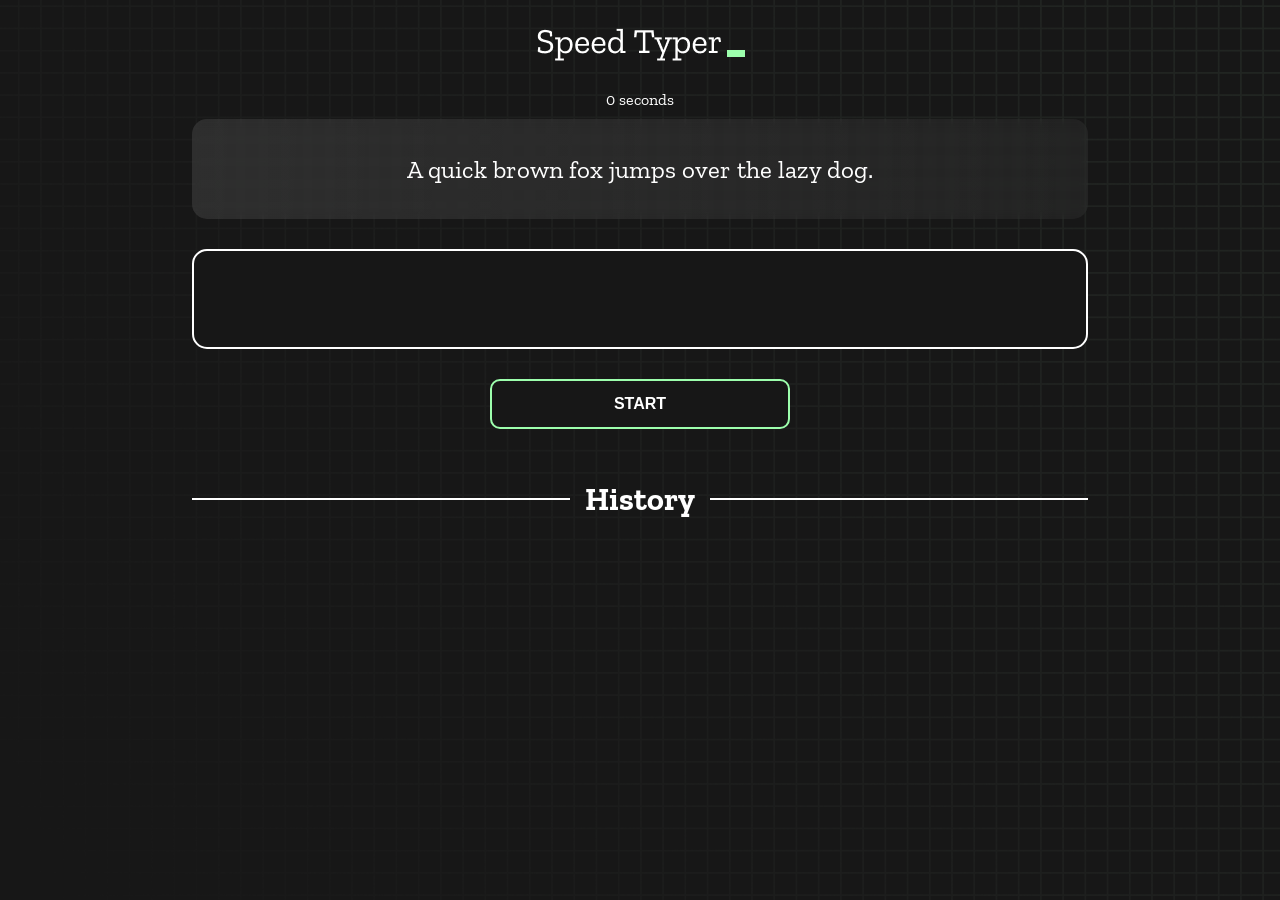
==== index.html @ d39dbcb5 "Initial commit" ====
<!DOCTYPE html>
<html lang="en">
  <head>
    <meta charset="UTF-8" />
    <meta http-equiv="X-UA-Compatible" content="IE=edge" />
    <meta name="viewport" content="width=device-width, initial-scale=1.0" />
    <title>Speed Monster</title>
    <link rel="stylesheet" href="styles.css" />
    <link rel="preconnect" href="https://fonts.googleapis.com" />
    <link rel="preconnect" href="https://fonts.gstatic.com" crossorigin />
    <link
      href="https://fonts.googleapis.com/css2?family=Zilla+Slab:wght@300;400;500&display=swap"
      rel="stylesheet"
    />
  </head>
  <body>
    <h1 class="title"><img src="./logo.png" /></h1>
    <div id="show-time">0 seconds</div>

    <div class="box-container">
      <div id="question"></div>

      <div id="display" class="inactive"></div>

      <div class="buttons">
        <button id="starts">START</button>
      </div>

      <div class="divider-container">
        <div class="line"></div>
        <h1 class="title2">History</h1>
        <div class="line"></div>
      </div>
      <div id="histories"></div>
    </div>

    <div id="countdown"></div>
    <div id="modal-background" class="hidden"></div>
    <div id="result" class="hidden"></div>

    <script src="./history.js"></script>
    <script src="./script.js"></script>
  </body>
</html>
---- styles.css ----
* {
  padding: 0;
  margin: 0;
  box-sizing: border-box;
}

body {
  background-image: url("./bg.png");
  background-size: cover;
  background-position: left top;
  font-family: "Zilla Slab", serif;
}

.box-container {
  width: 70%;
  margin: 0 auto;
}

#question {
  height: 100px;
  display: flex;
  align-items: center;
  justify-content: center;
  color: white;
  font-size: 25px;
  border-radius: 15px;
  background: rgb(255, 255, 255);
  background: linear-gradient(
    92.49deg,
    rgba(255, 255, 255, 0.1) 0.18%,
    rgba(255, 255, 255, 0.05) 99.85%
  );
  backdrop-filter: blur(5px);
  margin-bottom: 30px;
}

#display {
  height: 100px;
  display: flex;
  flex-wrap: wrap;
  align-items: center;
  padding-left: 5rem;
  color: white;
  font-size: 32px;
  background-color: #171717;
  border: 2px solid #9dffad;
  border-radius: 15px;
}

#countdown {
  position: fixed;
  height: 100vh;
  width: 100vw;
  background-color: rgba(0, 0, 0, 0.8);
  top: 0;
  left: 0;
  display: flex;
  align-items: center;
  justify-content: center;
  font-size: 3rem;
  color: white;
  display: none;
}
#result {
  position: fixed;
  top: 10%; 
  left: 10%;
  transform: translate(-50%, -50%);
  height: 250px;
  width: 400px;
  background-color: #171717;
  border-radius: 15px;
  border: 2px solid #9dffad;
  color: white;
  text-align: center;
  padding: 2rem;
}
#show-time{
  text-align: center;
  color: white;
  margin: 10px 0;
}

.green {
  color: #9dffad;
}
.red {
  color: #eb6565;
}
.bold {
  font-weight: 700;
}
.inactive {
  border: 2px solid white !important;
}
.hidden {
  display: none;
}
.title {
  text-align: center;
  color: white;
  margin: 20px 0;
}

.divider-container {
  height: 80px;
  display: flex;
  justify-content: center;
  align-items: center;
  gap: 15px;
  margin: 0 auto;
}

.line {
  height: 2px;
  background: white;
  width: 100%;
}

.title2 {
  color: white;
  display: block;
}

.buttons {
  display: flex;
  justify-content: center;
  margin: 30px 0;
}
button {
  padding: 10px 20px;
  border: none;
  font-size: 16px;
  font-weight: bold;
  width: 300px;
  height: 50px;
  color: white;
  background-color: #171717;
  border-radius: 10px;
  border: 2px solid #9dffad;
  cursor: pointer;
}

#histories {
  display: flex;
  flex-wrap: wrap;
  justify-content: space-around;
}

.card {
  width: 100%;
  height: 100%;
  padding: 50px;
  display: flex;
  justify-content: space-between;
  align-items: center;
  padding: 20px 30px;
  color: white;
  border-radius: 15px;
  background: rgb(255, 255, 255);
  background: linear-gradient(
    92.49deg,
    rgba(255, 255, 255, 0.1) 0.18%,
    rgba(255, 255, 255, 0.05) 99.85%
  );
  backdrop-filter: blur(5px);
  margin-bottom: 30px;
}

#modal-background {
  background: rgb(255, 255, 255);
  background: linear-gradient(
    92.49deg,
    rgba(255, 255, 255, 0.1) 0.18%,
    rgba(255, 255, 255, 0.05) 99.85%
  );
  backdrop-filter: blur(5px);
  height: 100vh;
  width: 100%;
  position: fixed;
  top: 0;
}

@media only screen and (max-width: 700px) {
  .box-container {
    padding: 0 20px;
    width: 100%;
  }
  .card {
    flex-direction: column;
  }
}
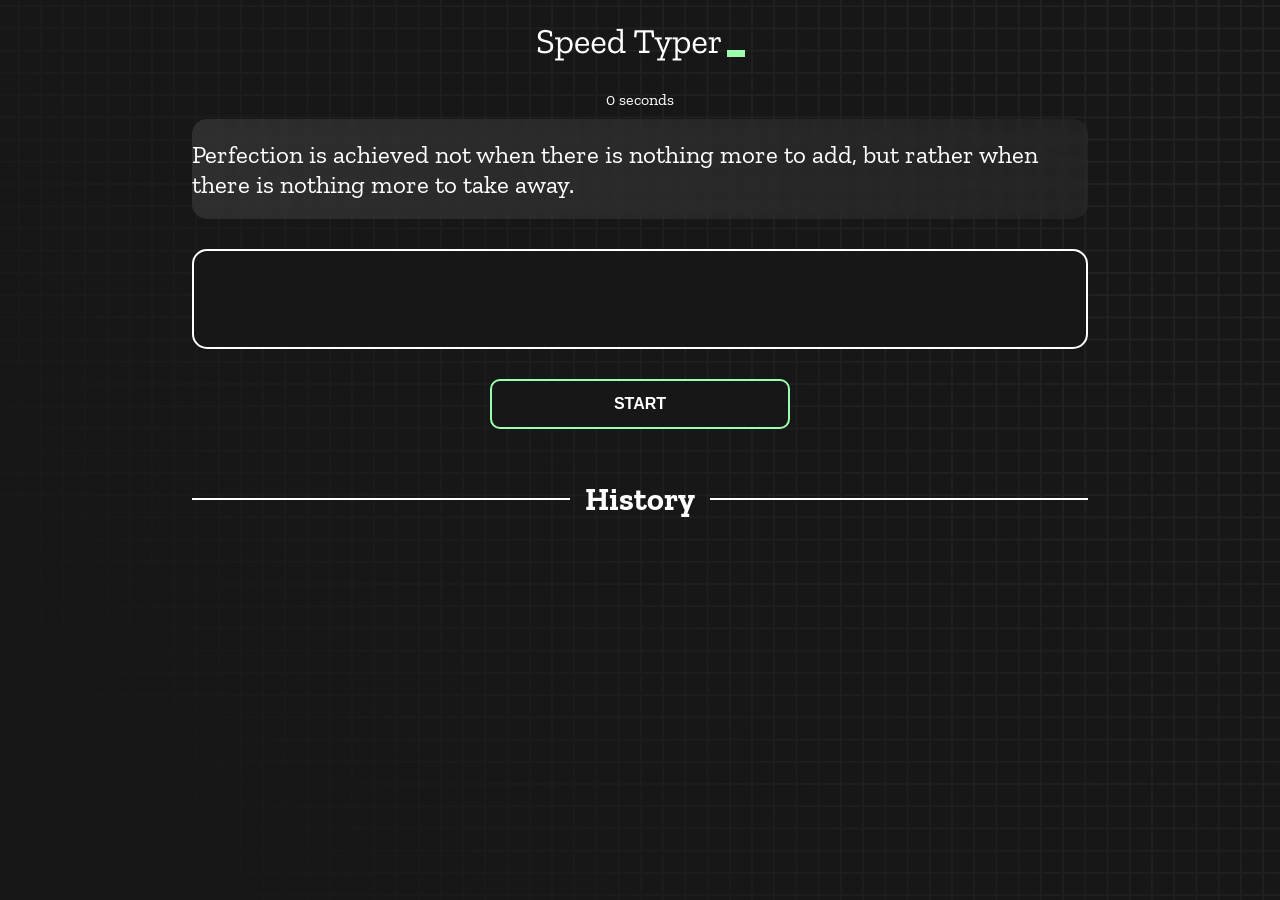
==== commit c8b3695a: "input field is working" ====
--- a/index.html
+++ b/index.html
@@ -20,7 +20,9 @@
     <div class="box-container">
       <div id="question"></div>
 
-      <div id="display" class="inactive"></div>
+      <div id="display" class="inactive">
+        
+      </div>
 
       <div class="buttons">
         <button id="starts">START</button>
--- a/styles.css
+++ b/styles.css
@@ -69,16 +69,35 @@
   height: 250px;
   width: 400px;
   background-color: #171717;
+  outline: none;
   border-radius: 15px;
   border: 2px solid #9dffad;
   color: white;
   text-align: center;
   padding: 2rem;
 }
+input.input:focus{
+  outline: none;
+  border: none;
+} 
 #show-time{
   text-align: center;
   color: white;
   margin: 10px 0;
+}
+.input {
+  height: 97px;
+  display: flex;
+  flex-wrap: wrap;
+  align-items: center;
+  padding-left: 0rem;
+  color: white;
+  font-size: 20px;
+  background-color: #171717;
+  border: none;
+  /* border: 2px solid #9dffad; */
+  border-radius: 15px;
+  width: 30rem;
 }
 
 .green {
